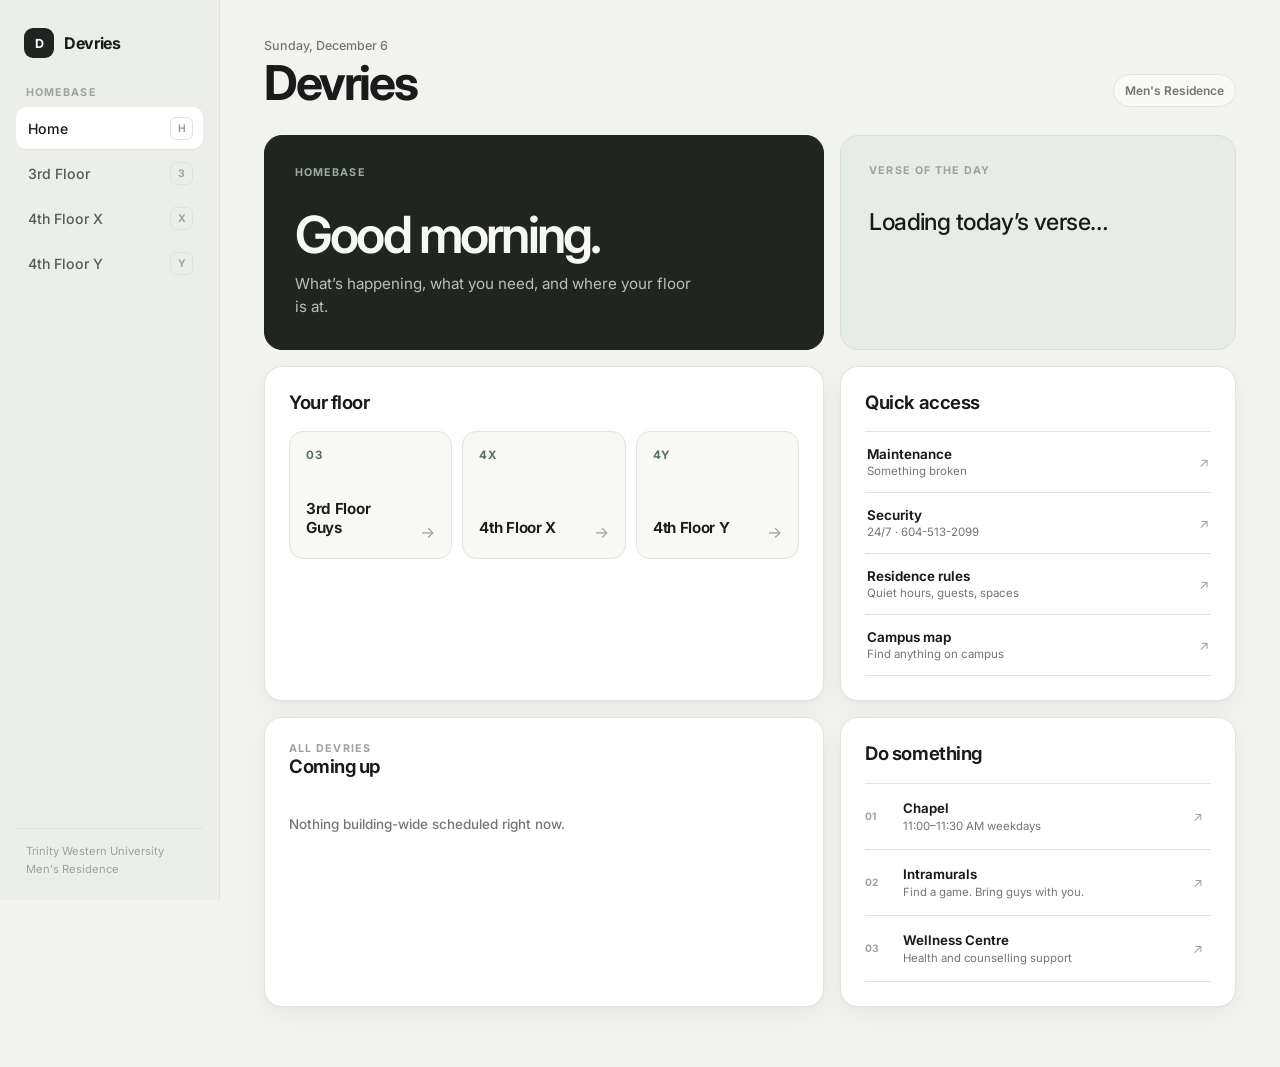
==== index.html @ a8a30eb0 "Add files via upload" ====
<!DOCTYPE html>
<html lang="en">
<head>
<meta charset="UTF-8">
<meta name="viewport" content="width=device-width, initial-scale=1.0">
<meta name="theme-color" content="#f2f3ef">
<title>Devries Homebase</title>
<link rel="preconnect" href="https://fonts.googleapis.com">
<link rel="preconnect" href="https://fonts.gstatic.com" crossorigin>
<link href="https://fonts.googleapis.com/css2?family=Inter:wght@400;500;600;700&display=swap" rel="stylesheet">
<link rel="stylesheet" href="styles.css">
</head>

<body class="home-page">
<div class="app-shell">

  <aside class="sidebar">
    <a class="sidebar-brand" href="index.html">
      <span class="brand-mark">D</span>
      <span>Devries</span>
    </a>

    <div class="sidebar-label">Homebase</div>
    <nav class="side-nav">
      <a href="index.html" class="current"><span>Home</span><span class="nav-key">H</span></a>
      <a href="devries-a.html"><span>3rd Floor</span><span class="nav-key">3</span></a>
      <a href="devries-b.html"><span>4th Floor X</span><span class="nav-key">X</span></a>
      <a href="devries-c.html"><span>4th Floor Y</span><span class="nav-key">Y</span></a>
    </nav>

    <div class="sidebar-spacer"></div>
    <div class="sidebar-foot">
      <div>Trinity Western University</div>
      <div>Men's Residence</div>
    </div>
  </aside>

  <main class="app-main">
    <header class="topbar">
      <div>
        <div class="topbar-date" id="today-date"></div>
        <h1 data-home="title">Devries</h1>
      </div>
      <div class="topbar-meta">Men's Residence</div>
    </header>

    <div class="dashboard">

      <section class="dashboard-card welcome-card">
        <div class="card-label">Homebase</div>
        <h2 id="greeting">Good afternoon.</h2>
        <p data-home="intro">What’s happening, what you need, and where your floor is at.</p>
      </section>

      <section class="dashboard-card verse-card" id="verse-of-day">
        <div class="card-label" data-home="verseLabel">Verse of the day</div>
        <blockquote class="verse-text">Loading today’s verse…</blockquote>
        <div class="verse-ref"></div>
      </section>

      <section class="dashboard-card floor-panel">
        <div class="panel-head">
          <h2>Your floor</h2>
        </div>
        <div class="floor-grid">
          <a class="floor-tile" href="devries-a.html">
            <span class="floor-code">03</span>
            <span class="floor-name">3rd Floor Guys</span>
            <span class="tile-arrow">→</span>
          </a>
          <a class="floor-tile" href="devries-b.html">
            <span class="floor-code">4X</span>
            <span class="floor-name">4th Floor X</span>
            <span class="tile-arrow">→</span>
          </a>
          <a class="floor-tile" href="devries-c.html">
            <span class="floor-code">4Y</span>
            <span class="floor-name">4th Floor Y</span>
            <span class="tile-arrow">→</span>
          </a>
        </div>
      </section>

      <section class="dashboard-card quick-panel">
        <div class="panel-head">
          <h2>Quick access</h2>
        </div>
        <div class="quick-list">
          <a href="https://servicehub.twu.ca/TDClient/1904/Portal/Requests/ServiceCatalog/Category/5380/Facility-Services" target="_blank" rel="noopener">
            <span><strong>Maintenance</strong><small>Something broken</small></span><span class="quick-arrow">↗</span>
          </a>
          <a href="https://www.twu.ca/life-twu/campus-services" target="_blank" rel="noopener">
            <span><strong>Security</strong><small>24/7 · 604-513-2099</small></span><span class="quick-arrow">↗</span>
          </a>
          <a href="https://www.twu.ca/about-us/policies-guidelines/student-policies/resident-life-housing-policies" target="_blank" rel="noopener">
            <span><strong>Residence rules</strong><small>Quiet hours, guests, spaces</small></span><span class="quick-arrow">↗</span>
          </a>
          <a href="https://www.twu.ca/visit/campus-map" target="_blank" rel="noopener">
            <span><strong>Campus map</strong><small>Find anything on campus</small></span><span class="quick-arrow">↗</span>
          </a>
        </div>
      </section>

      <section class="dashboard-card events-panel">
        <div class="panel-head">
          <div>
            <div class="card-label">All Devries</div>
            <h2>Coming up</h2>
          </div>
        </div>
        <div id="devries-event-list"></div>
      </section>

      <section class="dashboard-card campus-panel">
        <div class="panel-head">
          <h2>Do something</h2>
        </div>
        <div class="campus-actions">
          <a href="https://www.twu.ca/life-twu/campus-ministries/chapel" target="_blank" rel="noopener">
            <span class="action-number">01</span>
            <span><strong>Chapel</strong><small>11:00–11:30 AM weekdays</small></span>
            <span>↗</span>
          </a>
          <a href="https://www.twu.ca/life-twu/fitness-recreation/recreation/intramurals" target="_blank" rel="noopener">
            <span class="action-number">02</span>
            <span><strong>Intramurals</strong><small>Find a game. Bring guys with you.</small></span>
            <span>↗</span>
          </a>
          <a href="https://www.twu.ca/life-twu/health-wellness-centre" target="_blank" rel="noopener">
            <span class="action-number">03</span>
            <span><strong>Wellness Centre</strong><small>Health and counselling support</small></span>
            <span>↗</span>
          </a>
        </div>
      </section>

    </div>
  </main>
</div>

<nav class="mobile-dock">
  <a href="index.html" class="current"><span class="dock-key">H</span><small>Home</small></a>
  <a href="devries-a.html"><span class="dock-key">3</span><small>3rd</small></a>
  <a href="devries-b.html"><span class="dock-key">X</span><small>4X</small></a>
  <a href="devries-c.html"><span class="dock-key">Y</span><small>4Y</small></a>
</nav>

<script src="data/content.js"></script>
<script src="site-content.js"></script>
<script src="data/events.js"></script>
<script src="event-data.js"></script>
<script src="home-page.js"></script>
<script src="verse-of-day.js"></script>
</body>
</html>
---- styles.css ----
:root{
  --bg:#f2f3ef;
  --surface:#ffffff;
  --surface-2:#f8f8f5;
  --ink:#181b19;
  --muted:#717872;
  --faint:#9ca39e;
  --accent:#55705d;
  --accent-soft:#e6ece7;
  --border:#e0e3df;
  --border-strong:#cdd2cd;
  --dark:#202522;
  --radius:18px;
  --shadow:0 1px 2px rgba(23,29,25,.03),0 8px 24px rgba(23,29,25,.045);
}

*{box-sizing:border-box}
html{scroll-behavior:smooth}
body{
  margin:0;
  min-height:100vh;
  background:var(--bg);
  color:var(--ink);
  font-family:'Inter',system-ui,-apple-system,BlinkMacSystemFont,"Segoe UI",sans-serif;
  -webkit-font-smoothing:antialiased;
}
a{color:inherit}
button,input{font:inherit}

.app-shell{
  min-height:100vh;
  display:grid;
  grid-template-columns:220px minmax(0,1fr);
}

/* Sidebar */
.sidebar{
  position:sticky;
  top:0;
  height:100vh;
  padding:24px 16px 18px;
  background:#eceee9;
  border-right:1px solid var(--border);
  display:flex;
  flex-direction:column;
}
.sidebar-brand{
  display:flex;
  align-items:center;
  gap:10px;
  padding:4px 8px 28px;
  text-decoration:none;
  font-size:1rem;
  font-weight:700;
  letter-spacing:-.02em;
}
.brand-mark{
  width:30px;
  height:30px;
  display:grid;
  place-items:center;
  border-radius:9px;
  background:var(--dark);
  color:#fff;
  font-size:.78rem;
  font-weight:700;
}
.sidebar-label{
  padding:0 10px 8px;
  color:var(--faint);
  font-size:.67rem;
  font-weight:700;
  letter-spacing:.1em;
  text-transform:uppercase;
}
.side-nav{display:grid;gap:3px}
.side-nav a{
  display:flex;
  align-items:center;
  justify-content:space-between;
  min-height:42px;
  padding:0 10px 0 12px;
  border-radius:10px;
  text-decoration:none;
  color:#545c56;
  font-size:.88rem;
  font-weight:500;
}
.side-nav a:hover{background:rgba(255,255,255,.58);color:var(--ink)}
.side-nav a.current{
  background:var(--surface);
  color:var(--ink);
  box-shadow:0 1px 2px rgba(20,24,21,.04);
}
.nav-key{
  min-width:23px;
  height:23px;
  padding:0 5px;
  display:grid;
  place-items:center;
  border:1px solid var(--border);
  border-radius:6px;
  color:var(--faint);
  font-size:.65rem;
  font-weight:700;
}
.sidebar-spacer{flex:1}
.sidebar-foot{
  padding:14px 10px 4px;
  border-top:1px solid var(--border);
  color:var(--faint);
  font-size:.7rem;
  line-height:1.55;
}

/* Main app */
.app-main{
  width:100%;
  max-width:1250px;
  padding:38px 44px 60px;
}
.topbar{
  display:flex;
  align-items:flex-end;
  justify-content:space-between;
  gap:24px;
  margin-bottom:28px;
}
.topbar-date{
  margin-bottom:6px;
  color:var(--muted);
  font-size:.78rem;
  font-weight:500;
}
.topbar h1{
  margin:0;
  font-size:clamp(2rem,4vw,3rem);
  line-height:1;
  letter-spacing:-.05em;
  font-weight:700;
}
.topbar-meta{
  padding:8px 11px;
  border:1px solid var(--border);
  border-radius:999px;
  background:rgba(255,255,255,.55);
  color:var(--muted);
  font-size:.75rem;
  font-weight:600;
}
.back-home{
  padding:9px 13px;
  border:1px solid var(--border);
  border-radius:10px;
  background:var(--surface);
  color:var(--muted);
  text-decoration:none;
  font-size:.8rem;
  font-weight:600;
}

.dashboard{
  display:grid;
  grid-template-columns:repeat(12,minmax(0,1fr));
  gap:16px;
}
.dashboard-card{
  background:var(--surface);
  border:1px solid var(--border);
  border-radius:var(--radius);
  box-shadow:var(--shadow);
}
.card-label{
  color:var(--faint);
  font-size:.67rem;
  font-weight:700;
  letter-spacing:.1em;
  text-transform:uppercase;
}
.panel-head{
  display:flex;
  align-items:flex-end;
  justify-content:space-between;
  margin-bottom:18px;
}
.panel-head h2,
.dashboard-card h2{
  margin:0;
  font-size:1.16rem;
  line-height:1.2;
  letter-spacing:-.025em;
  font-weight:650;
}

/* Welcome */
.welcome-card{
  grid-column:span 7;
  min-height:215px;
  padding:30px;
  background:var(--dark);
  border-color:var(--dark);
  color:#f7f8f5;
  display:flex;
  flex-direction:column;
  justify-content:flex-end;
  box-shadow:none;
}
.welcome-card .card-label{color:#9eaaa2;margin-bottom:auto}
.welcome-card h2{
  font-size:clamp(2rem,4vw,3.5rem);
  line-height:1;
  letter-spacing:-.055em;
  font-weight:600;
}
.welcome-card p{
  max-width:40ch;
  margin:12px 0 0;
  color:#b8c0ba;
  font-size:.95rem;
  line-height:1.55;
}

/* Verse */
.verse-card{
  grid-column:span 5;
  min-height:215px;
  padding:28px;
  background:#e7ece7;
  border-color:#d9e1da;
  box-shadow:none;
}
.verse-text{
  margin:28px 0 16px;
  font-size:clamp(1.15rem,2vw,1.45rem);
  line-height:1.48;
  letter-spacing:-.025em;
  font-weight:500;
}
.verse-ref{
  color:var(--muted);
  font-size:.78rem;
  font-weight:600;
}

/* Floors */
.floor-panel{
  grid-column:span 7;
  padding:24px;
}
.floor-grid{
  display:grid;
  grid-template-columns:repeat(3,1fr);
  gap:10px;
}
.floor-tile{
  min-height:128px;
  padding:16px;
  border:1px solid var(--border);
  border-radius:14px;
  background:var(--surface-2);
  text-decoration:none;
  display:flex;
  flex-direction:column;
  transition:transform .15s ease,border-color .15s ease,background .15s ease;
}
.floor-tile:hover{
  transform:translateY(-2px);
  border-color:var(--border-strong);
  background:#fff;
}
.floor-code{
  color:var(--accent);
  font-size:.72rem;
  font-weight:700;
  letter-spacing:.05em;
}
.floor-name{
  margin-top:auto;
  max-width:10ch;
  font-size:.95rem;
  font-weight:650;
  letter-spacing:-.02em;
}
.tile-arrow{
  align-self:flex-end;
  margin-top:-15px;
  color:var(--faint);
}

/* Quick access */
.quick-panel{
  grid-column:span 5;
  padding:24px;
}
.quick-list{
  display:grid;
  border-top:1px solid var(--border);
}
.quick-list a{
  display:flex;
  align-items:center;
  justify-content:space-between;
  gap:16px;
  min-height:61px;
  padding:10px 2px;
  border-bottom:1px solid var(--border);
  text-decoration:none;
}
.quick-list a:hover strong{color:var(--accent)}
.quick-list span:first-child{display:grid;gap:2px}
.quick-list strong{font-size:.84rem;font-weight:650}
.quick-list small{color:var(--muted);font-size:.72rem}
.quick-arrow{color:var(--faint);font-size:.82rem}

/* Events */
.events-panel{
  grid-column:span 7;
  padding:24px;
}
#devries-event-list{display:grid;gap:10px}
.event{
  display:grid;
  grid-template-columns:48px minmax(0,1fr);
  gap:14px;
  padding:14px;
  border:1px solid var(--border);
  border-radius:13px;
  background:var(--surface-2);
}
.date-badge{
  width:48px;
  height:52px;
  border-radius:10px;
  background:#fff;
  border:1px solid var(--border);
  display:flex;
  flex-direction:column;
  align-items:center;
  justify-content:center;
}
.date-badge .day{font-size:1rem;font-weight:700;line-height:1}
.date-badge .mon{margin-top:3px;color:var(--faint);font-size:.62rem;text-transform:uppercase;font-weight:700}
.event-info{min-width:0;align-self:center}
.event-topline{display:none}
.event .title{font-size:.92rem;font-weight:650;letter-spacing:-.015em}
.event .meta{margin-top:4px;color:var(--muted);font-size:.72rem}
.building-pill{display:none}
.quiet-card{
  padding:20px 0 6px;
  color:var(--muted);
  font-size:.84rem;
}
.quiet-card strong{font-weight:500}

/* Campus actions */
.campus-panel{
  grid-column:span 5;
  padding:24px;
}
.campus-actions{
  display:grid;
  border-top:1px solid var(--border);
}
.campus-actions a{
  display:grid;
  grid-template-columns:28px minmax(0,1fr) 18px;
  gap:10px;
  align-items:center;
  min-height:66px;
  border-bottom:1px solid var(--border);
  text-decoration:none;
}
.action-number{
  color:var(--faint);
  font-size:.64rem;
  font-weight:700;
}
.campus-actions a>span:nth-child(2){display:grid;gap:3px}
.campus-actions strong{font-size:.83rem;font-weight:650}
.campus-actions small{color:var(--muted);font-size:.71rem}
.campus-actions a>span:last-child{color:var(--faint);font-size:.8rem}

/* Dorm dashboard */
.dorm-dashboard{grid-template-columns:repeat(12,minmax(0,1fr))}
.ra-panel{
  grid-column:span 4;
  padding:24px;
  align-self:start;
}
.ra-compact{margin-top:22px}
.ra-photo{
  width:74px;
  height:74px;
  border-radius:18px;
  margin-bottom:18px;
  background:linear-gradient(135deg,#d7ddd7,#b7c6ba);
  background-size:cover;
  background-position:center;
}
.ra-compact h2{font-size:1.2rem;margin-bottom:4px}
.ra-role{color:var(--accent);font-size:.75rem;font-weight:600}
.ra-compact p{
  margin:14px 0 0;
  color:var(--muted);
  font-size:.82rem;
  line-height:1.55;
}
.dorm-events-panel{
  grid-column:span 8;
  padding:24px;
}
#dormnight-list{display:grid;gap:10px}
.dormnight{
  display:flex;
  justify-content:space-between;
  gap:20px;
  padding:17px;
  border:1px solid var(--border);
  border-radius:13px;
  background:var(--surface-2);
}
.dormnight .when{
  color:var(--accent);
  font-size:.7rem;
  font-weight:650;
}
.dormnight .title{
  margin-top:5px;
  font-size:.94rem;
  font-weight:650;
  letter-spacing:-.015em;
}
.dormnight .where,.dormnight .desc{
  margin-top:4px;
  color:var(--muted);
  font-size:.75rem;
  line-height:1.5;
}
.cal-btn{
  align-self:center;
  flex-shrink:0;
  padding:8px 11px;
  border:1px solid var(--border-strong);
  border-radius:9px;
  background:#fff;
  color:var(--muted);
  cursor:pointer;
  font-size:.71rem;
  font-weight:600;
}
.cal-btn:hover{color:var(--ink);border-color:#b9c0ba}
.empty-note{
  margin:4px 0 0;
  color:var(--muted);
  font-size:.82rem;
}

/* Mobile dock */
.mobile-dock{display:none}

@media(max-width:980px){
  .app-shell{grid-template-columns:190px minmax(0,1fr)}
  .app-main{padding:32px 28px 50px}
  .welcome-card,.floor-panel,.events-panel{grid-column:span 12}
  .verse-card,.quick-panel,.campus-panel{grid-column:span 6}
  .ra-panel{grid-column:span 5}
  .dorm-events-panel{grid-column:span 7}
}

@media(max-width:720px){
  body{padding-bottom:72px}
  .app-shell{display:block}
  .sidebar{display:none}
  .app-main{
    max-width:none;
    padding:24px 16px 32px;
  }
  .topbar{
    margin-bottom:18px;
    align-items:flex-start;
  }
  .topbar h1{font-size:2rem}
  .topbar-meta{display:none}
  .dashboard{gap:12px}
  .welcome-card,.verse-card,.floor-panel,.quick-panel,.events-panel,.campus-panel,
  .ra-panel,.dorm-events-panel{
    grid-column:span 12;
  }
  .welcome-card{
    min-height:190px;
    padding:22px;
  }
  .welcome-card h2{font-size:2.2rem}
  .verse-card,.floor-panel,.quick-panel,.events-panel,.campus-panel,.ra-panel,.dorm-events-panel{
    padding:20px;
  }
  .floor-grid{grid-template-columns:1fr}
  .floor-tile{
    min-height:72px;
    display:grid;
    grid-template-columns:40px 1fr 18px;
    align-items:center;
  }
  .floor-name{margin:0;max-width:none}
  .tile-arrow{margin:0;align-self:auto}
  .mobile-dock{
    position:fixed;
    z-index:50;
    left:12px;
    right:12px;
    bottom:10px;
    display:grid;
    grid-template-columns:repeat(4,1fr);
    padding:7px;
    border:1px solid rgba(205,210,205,.9);
    border-radius:16px;
    background:rgba(255,255,255,.92);
    backdrop-filter:blur(18px);
    box-shadow:0 10px 35px rgba(23,29,25,.12);
  }
  .mobile-dock a{
    display:flex;
    flex-direction:column;
    align-items:center;
    gap:3px;
    padding:5px;
    border-radius:10px;
    color:var(--muted);
    text-decoration:none;
  }
  .mobile-dock a.current{background:var(--accent-soft);color:var(--ink)}
  .dock-key{
    font-size:.73rem;
    font-weight:700;
  }
  .mobile-dock small{font-size:.58rem;font-weight:600}
  .dormnight{align-items:flex-start;flex-direction:column}
  .cal-btn{align-self:flex-start}
}

@media(max-width:430px){
  .topbar-date{font-size:.7rem}
  .welcome-card h2{font-size:2rem}
  .welcome-card p{font-size:.87rem}
  .verse-text{font-size:1.08rem}
}
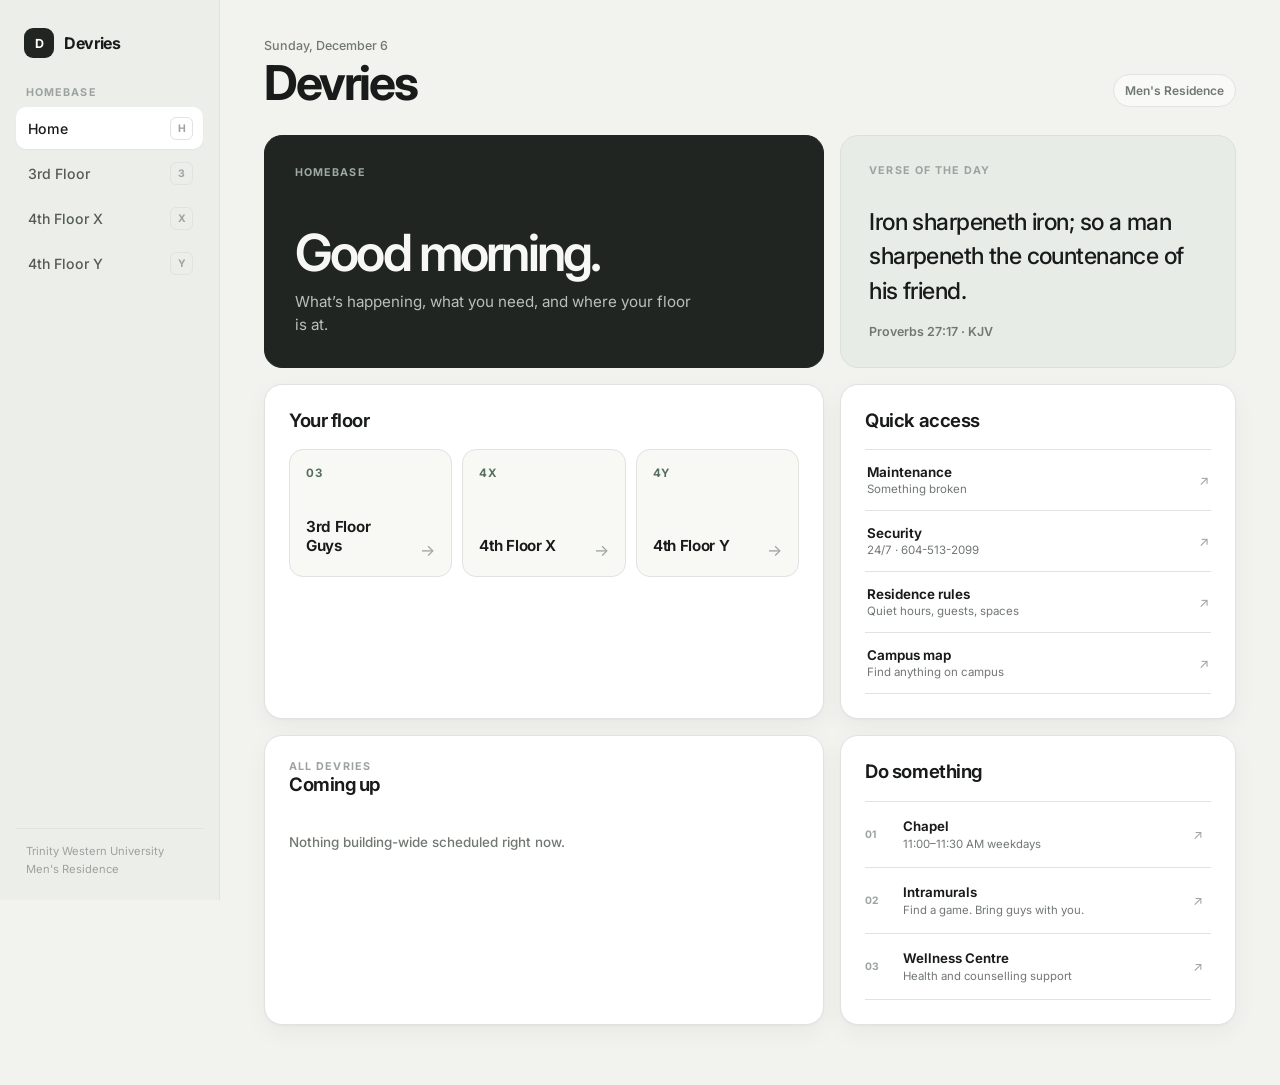
==== commit 08d5060e: "Update index.html" ====
--- a/index.html
+++ b/index.html
@@ -65,17 +65,17 @@
         <div class="floor-grid">
           <a class="floor-tile" href="devries-a.html">
             <span class="floor-code">03</span>
-            <span class="floor-name">3rd Floor Guys</span>
+            <span class="floor-name" data-floor-name="3">3rd Floor Guys</span>
             <span class="tile-arrow">→</span>
           </a>
           <a class="floor-tile" href="devries-b.html">
             <span class="floor-code">4X</span>
-            <span class="floor-name">4th Floor X</span>
+          <span class="floor-name" data-floor-name="4X">4th Floor X</span>
             <span class="tile-arrow">→</span>
           </a>
           <a class="floor-tile" href="devries-c.html">
             <span class="floor-code">4Y</span>
-            <span class="floor-name">4th Floor Y</span>
+        <span class="floor-name" data-floor-name="4Y">4th Floor Y</span>
             <span class="tile-arrow">→</span>
           </a>
         </div>
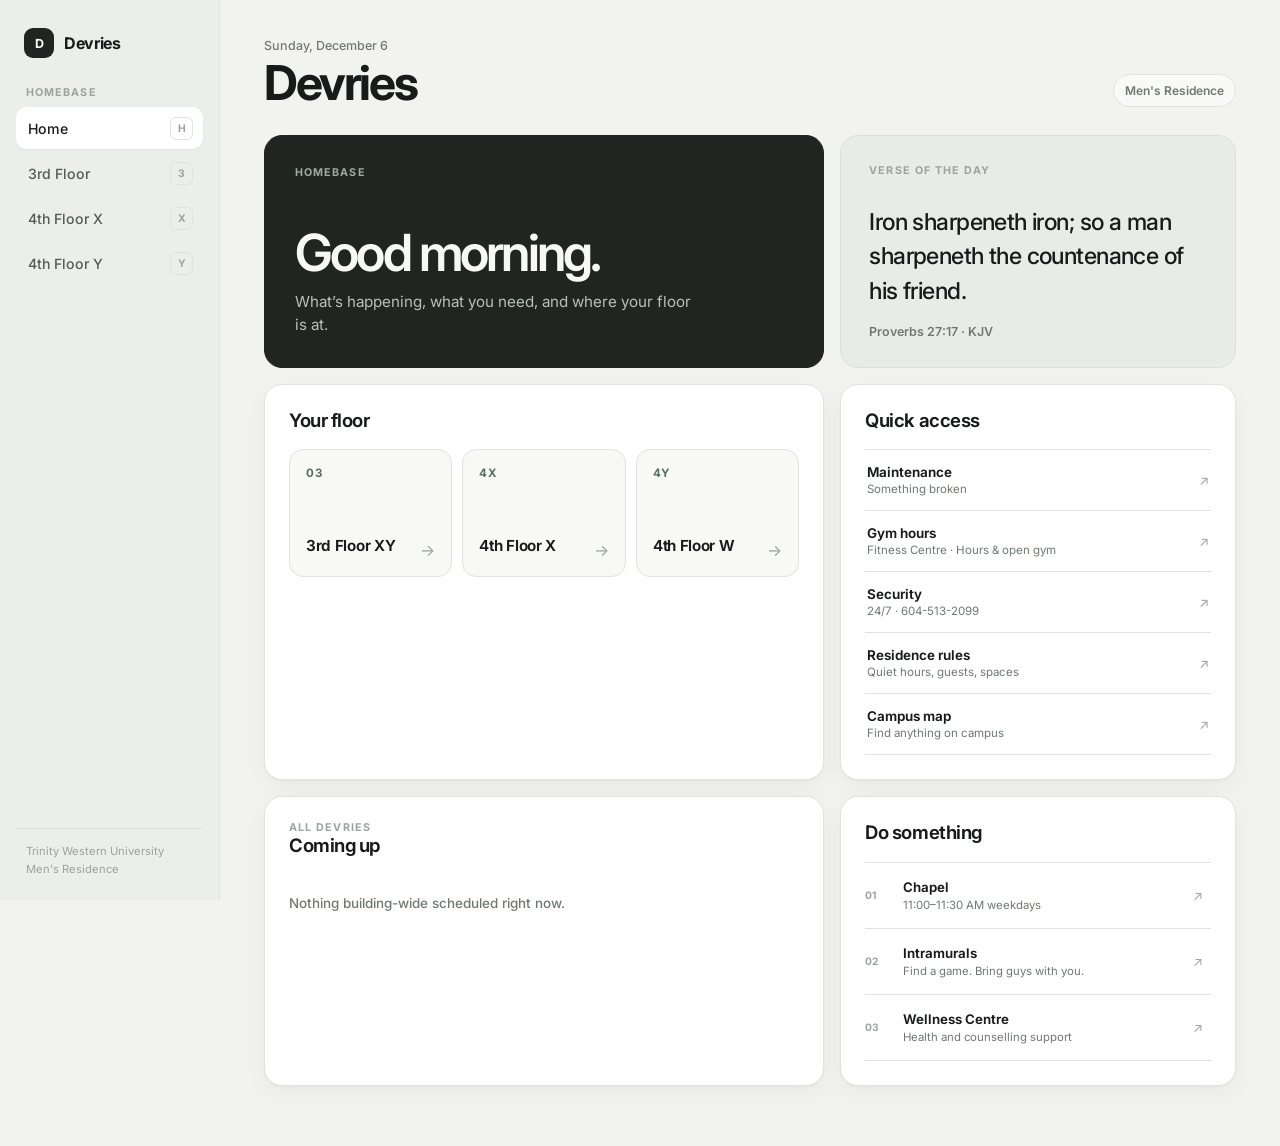
==== commit 2f91cfca: "Update index.html" ====
--- a/index.html
+++ b/index.html
@@ -89,6 +89,15 @@
           <a href="https://servicehub.twu.ca/TDClient/1904/Portal/Requests/ServiceCatalog/Category/5380/Facility-Services" target="_blank" rel="noopener">
             <span><strong>Maintenance</strong><small>Something broken</small></span><span class="quick-arrow">↗</span>
           </a>
+          <a href="https://www.twu.ca/life-twu/fitness-recreation/fitness-centre"
+   target="_blank"
+   rel="noopener">
+  <span>
+    <strong>Gym hours</strong>
+    <small>Fitness Centre · Hours & open gym</small>
+  </span>
+  <span class="quick-arrow">↗</span>
+</a>
           <a href="https://www.twu.ca/life-twu/campus-services" target="_blank" rel="noopener">
             <span><strong>Security</strong><small>24/7 · 604-513-2099</small></span><span class="quick-arrow">↗</span>
           </a>
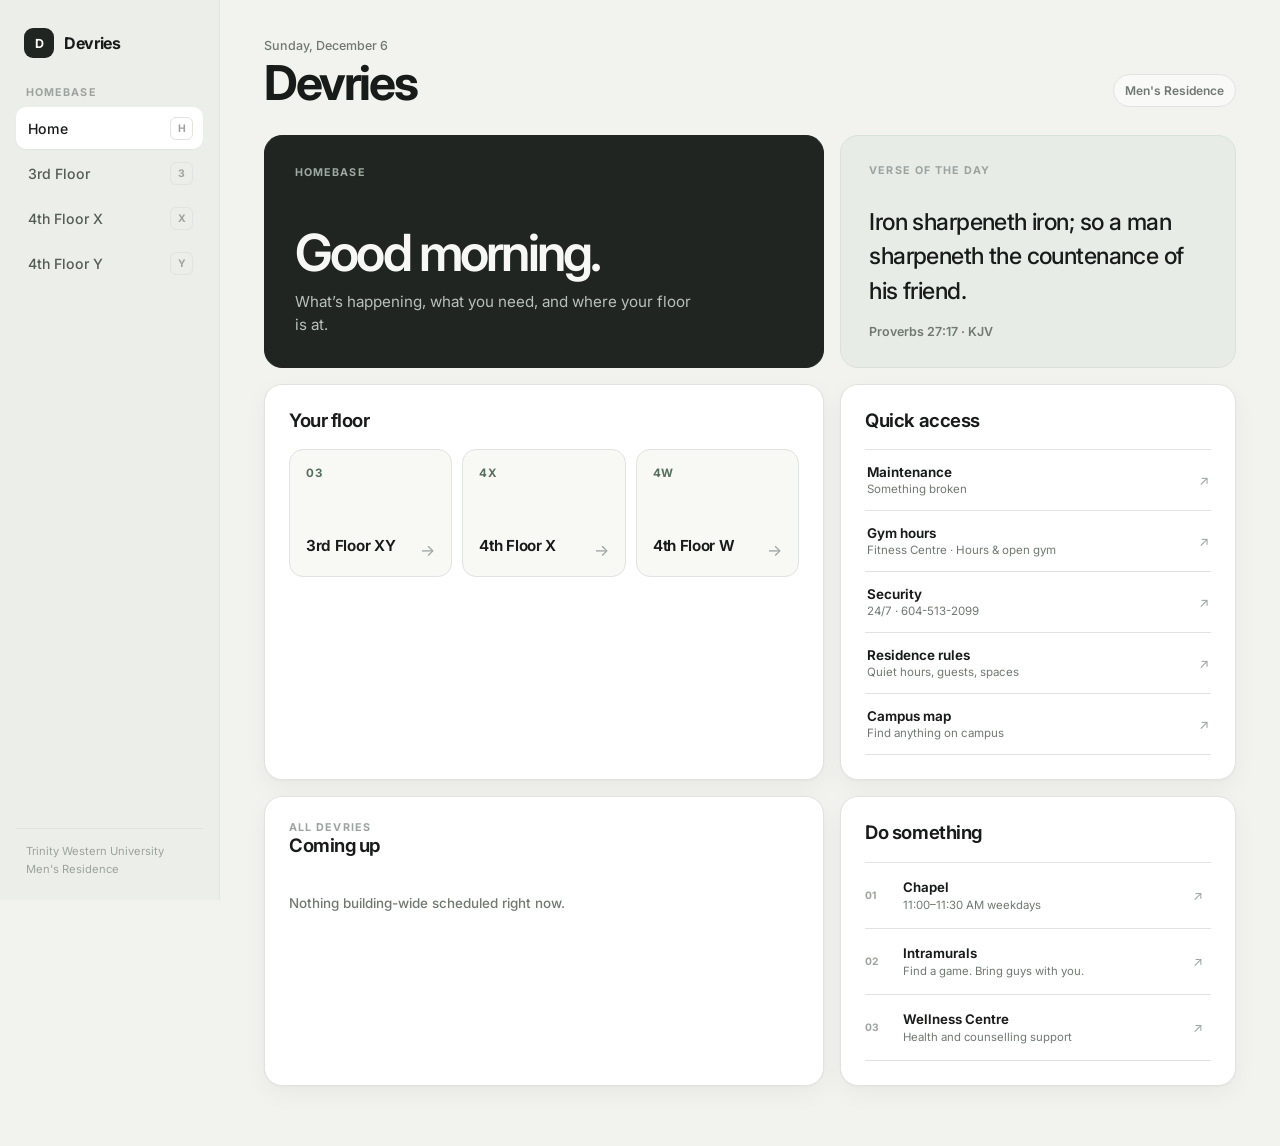
==== commit 676bf933: "Update index.html" ====
--- a/index.html
+++ b/index.html
@@ -74,8 +74,8 @@
             <span class="tile-arrow">→</span>
           </a>
           <a class="floor-tile" href="devries-c.html">
-            <span class="floor-code">4Y</span>
-        <span class="floor-name" data-floor-name="4Y">4th Floor Y</span>
+           <span class="floor-code">4W</span>
+<span class="floor-name" data-floor-name="4W">4th Floor W</span>
             <span class="tile-arrow">→</span>
           </a>
         </div>
@@ -154,6 +154,34 @@
   <a href="devries-c.html"><span class="dock-key">Y</span><small>4Y</small></a>
 </nav>
 
+  <dialog id="event-modal" class="event-modal">
+  <div class="event-modal-inner">
+
+ <form method="dialog">
+  <button
+    type="submit"
+    id="event-modal-close"
+    class="event-modal-close"
+    aria-label="Close event"
+  >
+    ×
+  </button>
+</form>
+
+    <div class="card-label">Devries event</div>
+
+    <h2 id="event-modal-title"></h2>
+
+    <div class="event-modal-meta">
+      <div id="event-modal-date"></div>
+      <div id="event-modal-time"></div>
+      <div id="event-modal-location"></div>
+    </div>
+
+    <p id="event-modal-description"></p>
+
+  </div>
+</dialog>
 <script src="data/content.js"></script>
 <script src="site-content.js"></script>
 <script src="data/events.js"></script>
--- a/styles.css
+++ b/styles.css
@@ -544,3 +544,87 @@
   .welcome-card p{font-size:.87rem}
   .verse-text{font-size:1.08rem}
 }
+/* Clickable upcoming events */
+
+.event-button{
+  width:100%;
+  font:inherit;
+  color:inherit;
+  text-align:left;
+  cursor:pointer;
+}
+
+.event-button:hover{
+  background:#fff;
+  border-color:var(--border-strong);
+}
+
+.event-button:focus-visible{
+  outline:2px solid var(--accent);
+  outline-offset:2px;
+}
+
+
+/* Event detail popup */
+
+.event-modal{
+  width:min(460px, calc(100% - 32px));
+  padding:0;
+  border:1px solid var(--border);
+  border-radius:20px;
+  background:var(--surface);
+  color:var(--ink);
+  box-shadow:0 24px 80px rgba(20,25,22,.22);
+}
+
+.event-modal::backdrop{
+  background:rgba(20,24,21,.42);
+  backdrop-filter:blur(4px);
+}
+
+.event-modal-inner{
+  position:relative;
+  padding:28px;
+}
+
+.event-modal-close{
+  position:absolute;
+  top:16px;
+  right:16px;
+
+  width:36px;
+  height:36px;
+
+  border:1px solid var(--border);
+  border-radius:10px;
+
+  background:var(--surface-2);
+  color:var(--muted);
+
+  font-size:22px;
+  line-height:1;
+  cursor:pointer;
+}
+
+.event-modal h2{
+  margin:14px 40px 18px 0;
+  font-size:1.5rem;
+  letter-spacing:-.035em;
+}
+
+.event-modal-meta{
+  display:grid;
+  gap:6px;
+
+  padding:14px 0 18px;
+  border-bottom:1px solid var(--border);
+
+  color:var(--muted);
+  font-size:.82rem;
+}
+
+#event-modal-description{
+  margin:18px 0 0;
+  line-height:1.6;
+  font-size:.9rem;
+}
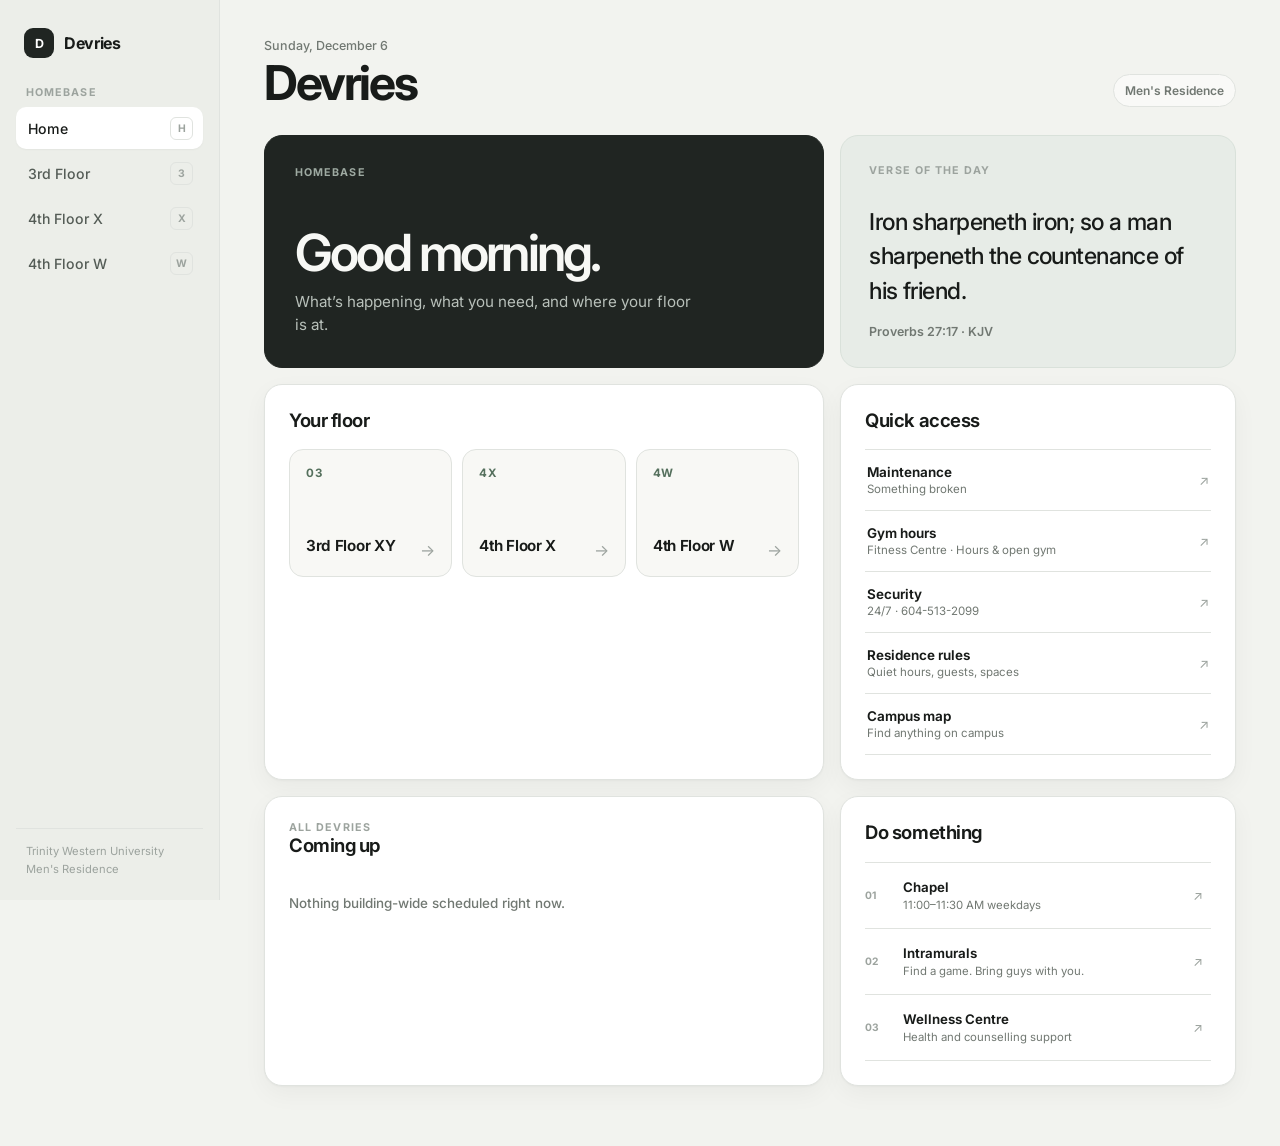
==== commit 14d805a5: "Update index.html" ====
--- a/index.html
+++ b/index.html
@@ -25,7 +25,7 @@
       <a href="index.html" class="current"><span>Home</span><span class="nav-key">H</span></a>
       <a href="devries-a.html"><span>3rd Floor</span><span class="nav-key">3</span></a>
       <a href="devries-b.html"><span>4th Floor X</span><span class="nav-key">X</span></a>
-      <a href="devries-c.html"><span>4th Floor Y</span><span class="nav-key">Y</span></a>
+     <a href="devries-c.html"><span>4th Floor W</span><span class="nav-key">W</span></a>
     </nav>
 
     <div class="sidebar-spacer"></div>
